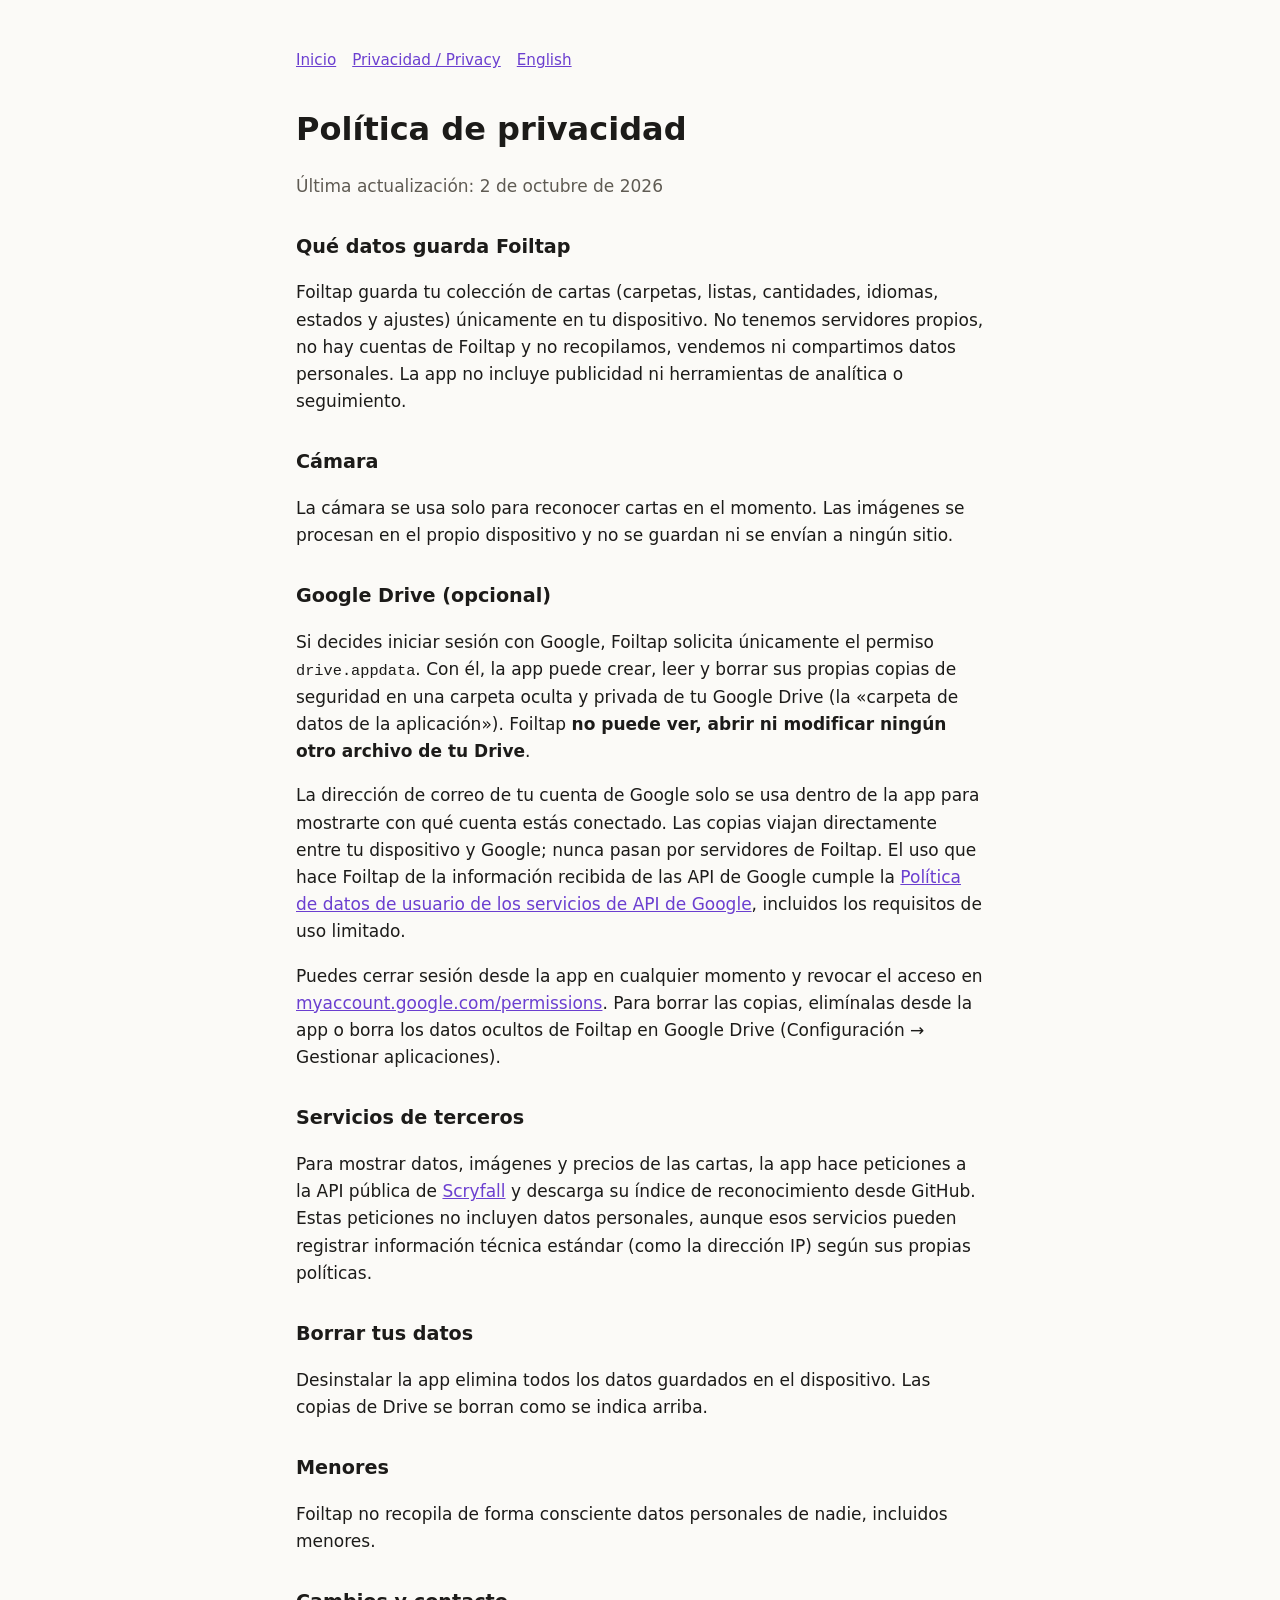
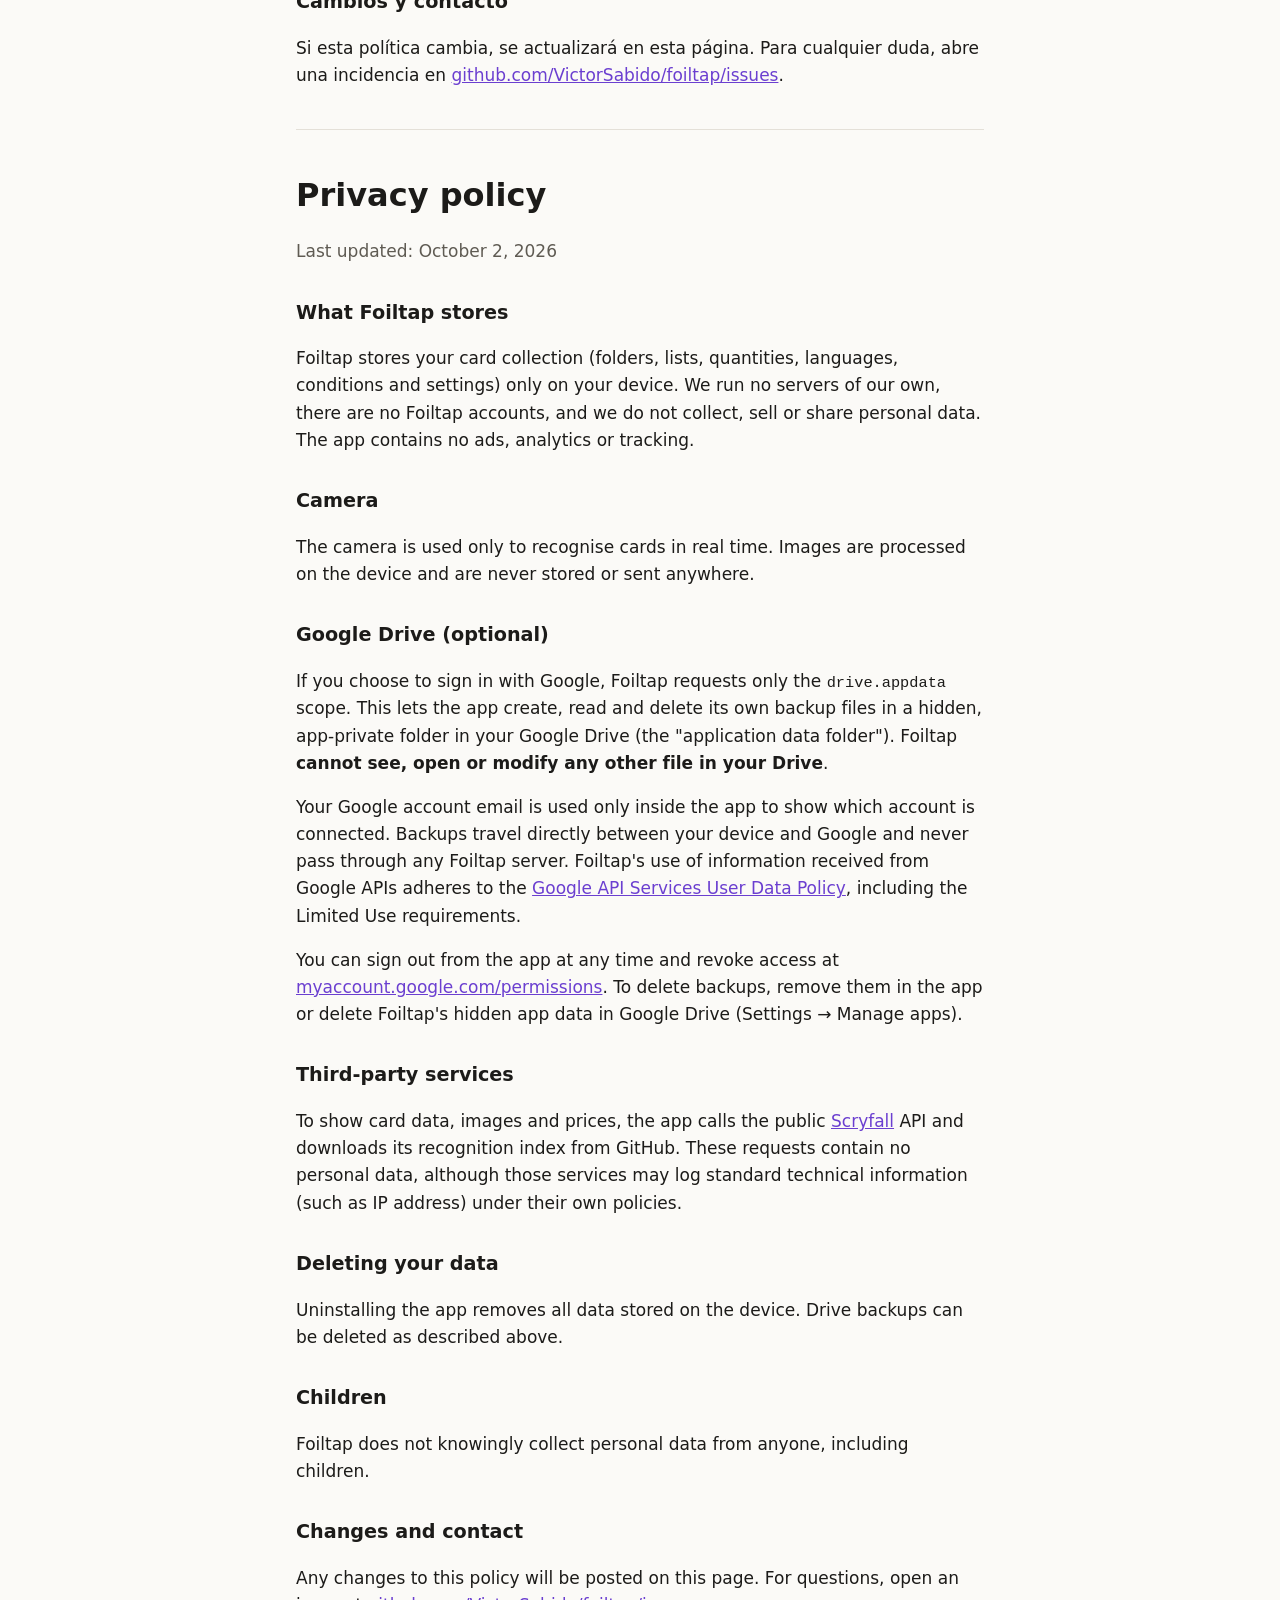
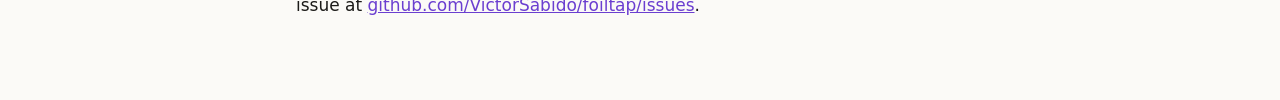
==== privacy.html @ 32d27b06 "Foiltap home and privacy policy pages Co-Authored-By: Claude Opus 5.5 <noreply@anthropic.com>" ====
<!doctype html>
<html lang="es">
<head>
<meta charset="utf-8"><meta name="viewport" content="width=device-width,initial-scale=1">
<title>Foiltap Privacy</title>
<meta name="description" content="Política de privacidad de Foiltap / Foiltap privacy policy.">
<link rel="stylesheet" href="style.css">
</head>
<body><main>
<nav><a href="./">Inicio</a><a href="privacy.html">Privacidad / Privacy</a><a href="#en">English</a></nav>
<h1>Política de privacidad</h1>
<p class="muted">Última actualización: 2 de octubre de 2026</p>

<h2>Qué datos guarda Foiltap</h2>
<p>Foiltap guarda tu colección de cartas (carpetas, listas, cantidades, idiomas, estados y ajustes) únicamente en tu dispositivo. No tenemos servidores propios, no hay cuentas de Foiltap y no recopilamos, vendemos ni compartimos datos personales. La app no incluye publicidad ni herramientas de analítica o seguimiento.</p>

<h2>Cámara</h2>
<p>La cámara se usa solo para reconocer cartas en el momento. Las imágenes se procesan en el propio dispositivo y no se guardan ni se envían a ningún sitio.</p>

<h2>Google Drive (opcional)</h2>
<p>Si decides iniciar sesión con Google, Foiltap solicita únicamente el permiso <code>drive.appdata</code>. Con él, la app puede crear, leer y borrar sus propias copias de seguridad en una carpeta oculta y privada de tu Google Drive (la «carpeta de datos de la aplicación»). Foiltap <strong>no puede ver, abrir ni modificar ningún otro archivo de tu Drive</strong>.</p>
<p>La dirección de correo de tu cuenta de Google solo se usa dentro de la app para mostrarte con qué cuenta estás conectado. Las copias viajan directamente entre tu dispositivo y Google; nunca pasan por servidores de Foiltap. El uso que hace Foiltap de la información recibida de las API de Google cumple la <a href="https://developers.google.com/terms/api-services-user-data-policy">Política de datos de usuario de los servicios de API de Google</a>, incluidos los requisitos de uso limitado.</p>
<p>Puedes cerrar sesión desde la app en cualquier momento y revocar el acceso en <a href="https://myaccount.google.com/permissions">myaccount.google.com/permissions</a>. Para borrar las copias, elimínalas desde la app o borra los datos ocultos de Foiltap en Google Drive (Configuración → Gestionar aplicaciones).</p>

<h2>Servicios de terceros</h2>
<p>Para mostrar datos, imágenes y precios de las cartas, la app hace peticiones a la API pública de <a href="https://scryfall.com">Scryfall</a> y descarga su índice de reconocimiento desde GitHub. Estas peticiones no incluyen datos personales, aunque esos servicios pueden registrar información técnica estándar (como la dirección IP) según sus propias políticas.</p>

<h2>Borrar tus datos</h2>
<p>Desinstalar la app elimina todos los datos guardados en el dispositivo. Las copias de Drive se borran como se indica arriba.</p>

<h2>Menores</h2>
<p>Foiltap no recopila de forma consciente datos personales de nadie, incluidos menores.</p>

<h2>Cambios y contacto</h2>
<p>Si esta política cambia, se actualizará en esta página. Para cualquier duda, abre una incidencia en <a href="https://github.com/VictorSabido/foiltap/issues">github.com/VictorSabido/foiltap/issues</a>.</p>

<hr>

<h1 id="en">Privacy policy</h1>
<p class="muted">Last updated: October 2, 2026</p>

<h2>What Foiltap stores</h2>
<p>Foiltap stores your card collection (folders, lists, quantities, languages, conditions and settings) only on your device. We run no servers of our own, there are no Foiltap accounts, and we do not collect, sell or share personal data. The app contains no ads, analytics or tracking.</p>

<h2>Camera</h2>
<p>The camera is used only to recognise cards in real time. Images are processed on the device and are never stored or sent anywhere.</p>

<h2>Google Drive (optional)</h2>
<p>If you choose to sign in with Google, Foiltap requests only the <code>drive.appdata</code> scope. This lets the app create, read and delete its own backup files in a hidden, app-private folder in your Google Drive (the "application data folder"). Foiltap <strong>cannot see, open or modify any other file in your Drive</strong>.</p>
<p>Your Google account email is used only inside the app to show which account is connected. Backups travel directly between your device and Google and never pass through any Foiltap server. Foiltap's use of information received from Google APIs adheres to the <a href="https://developers.google.com/terms/api-services-user-data-policy">Google API Services User Data Policy</a>, including the Limited Use requirements.</p>
<p>You can sign out from the app at any time and revoke access at <a href="https://myaccount.google.com/permissions">myaccount.google.com/permissions</a>. To delete backups, remove them in the app or delete Foiltap's hidden app data in Google Drive (Settings → Manage apps).</p>

<h2>Third-party services</h2>
<p>To show card data, images and prices, the app calls the public <a href="https://scryfall.com">Scryfall</a> API and downloads its recognition index from GitHub. These requests contain no personal data, although those services may log standard technical information (such as IP address) under their own policies.</p>

<h2>Deleting your data</h2>
<p>Uninstalling the app removes all data stored on the device. Drive backups can be deleted as described above.</p>

<h2>Children</h2>
<p>Foiltap does not knowingly collect personal data from anyone, including children.</p>

<h2>Changes and contact</h2>
<p>Any changes to this policy will be posted on this page. For questions, open an issue at <a href="https://github.com/VictorSabido/foiltap/issues">github.com/VictorSabido/foiltap/issues</a>.</p>
</main></body>
</html>
---- style.css ----
:root{--bg:#fbfaf7;--fg:#1c1b19;--muted:#5f5b53;--accent:#6b3fd0;--line:#e4e0d8}
@media (prefers-color-scheme:dark){:root{--bg:#141312;--fg:#ecebe7;--muted:#a6a199;--accent:#b49af0;--line:#2c2a27}}
*{box-sizing:border-box}
body{margin:0;background:var(--bg);color:var(--fg);font:17px/1.6 system-ui,-apple-system,"Segoe UI",Roboto,sans-serif}
main{max-width:720px;margin:0 auto;padding:48px 16px 64px}
h1{font-size:2rem;margin:0 0 .25rem}
h2{font-size:1.2rem;margin:2rem 0 .5rem}
.muted{color:var(--muted)}
a{color:var(--accent)}
nav{display:flex;gap:16px;margin-bottom:32px;font-size:.95rem}
hr{border:0;border-top:1px solid var(--line);margin:40px 0}
code{font-size:.9em}
footer{margin-top:48px;font-size:.85rem;color:var(--muted)}
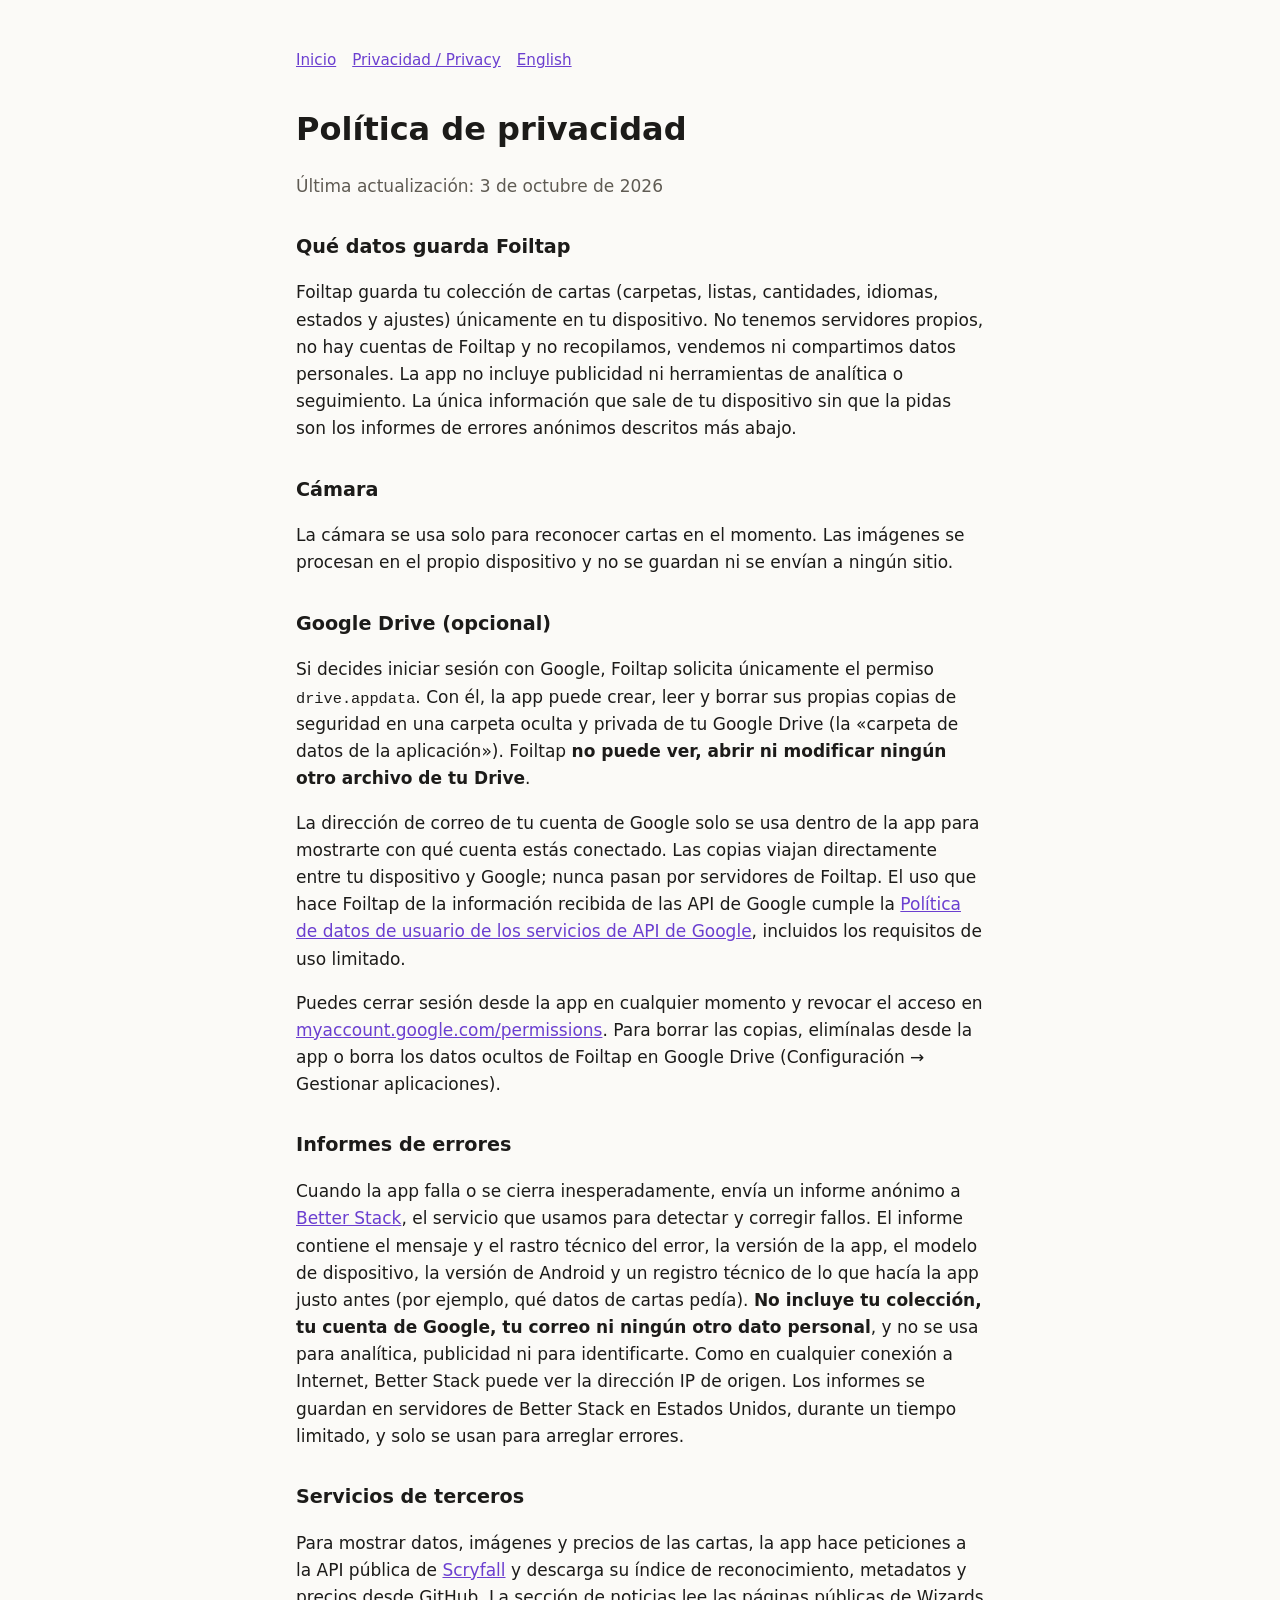
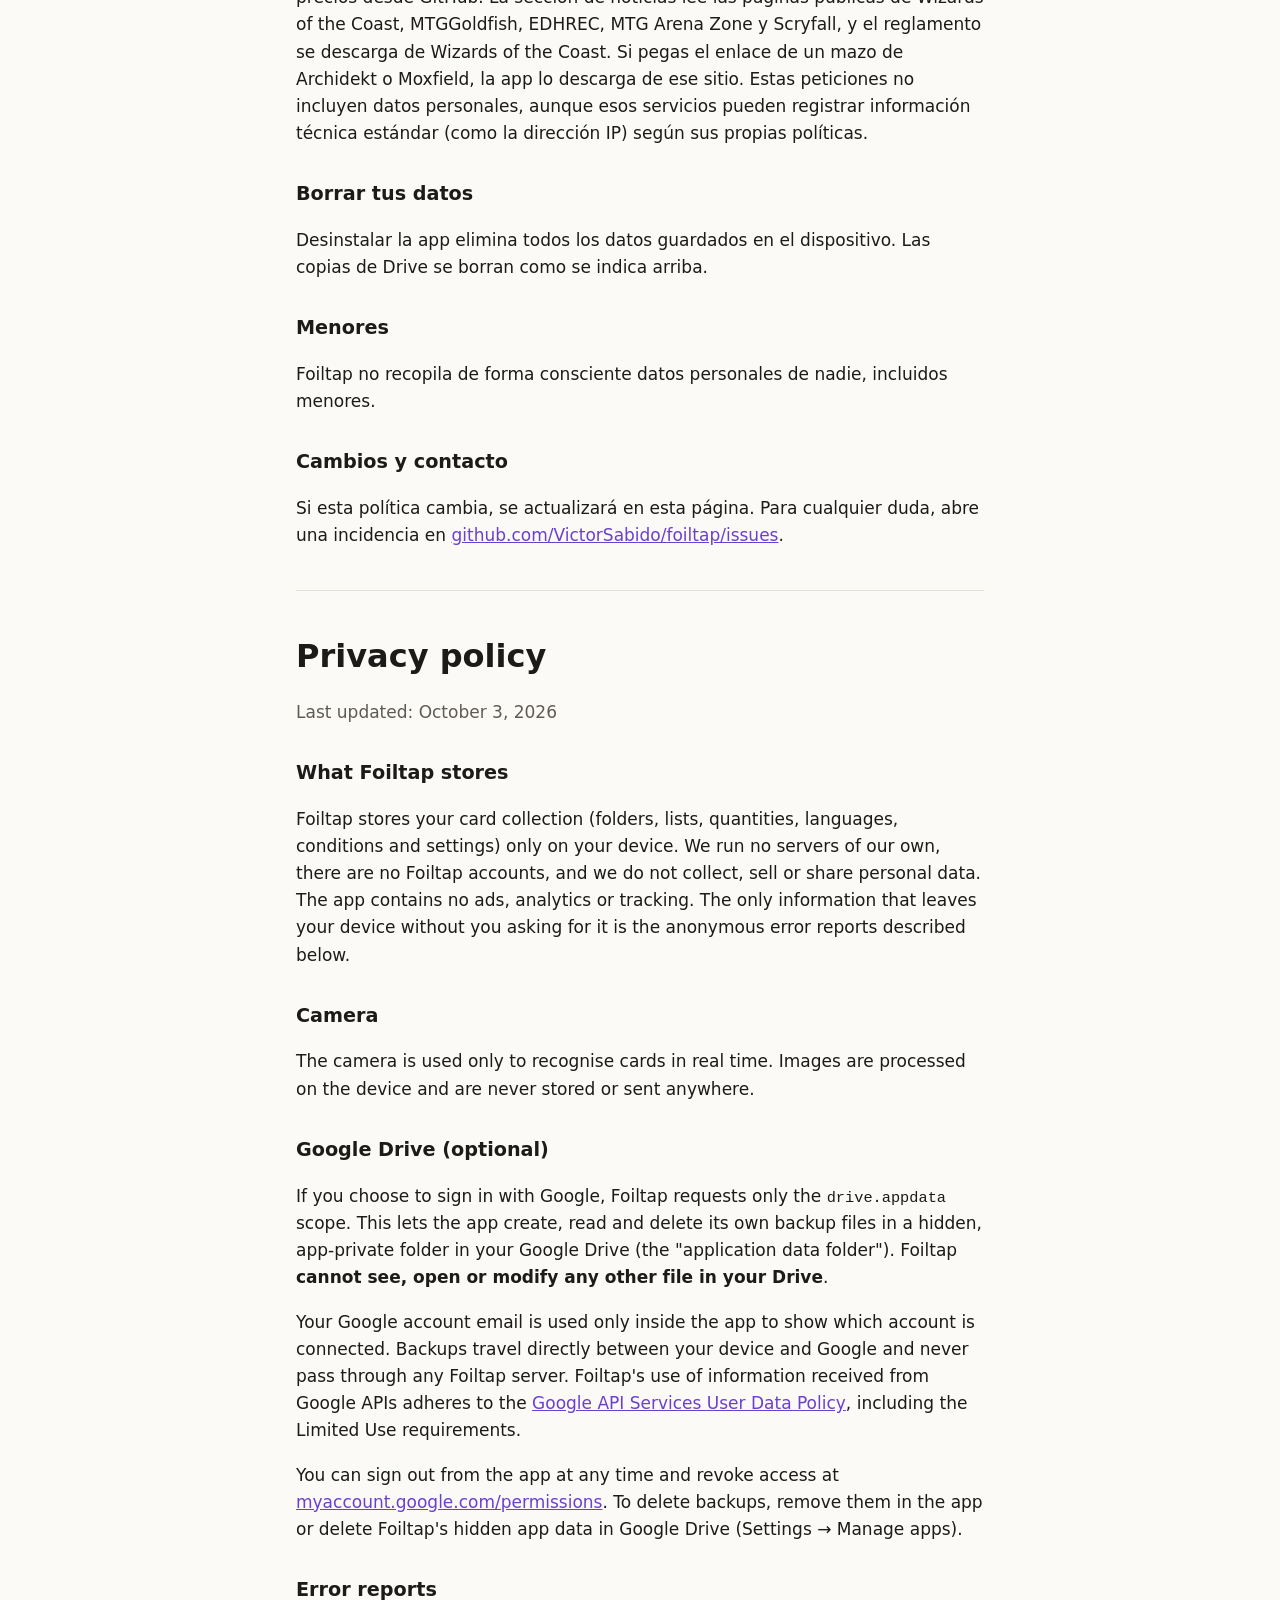
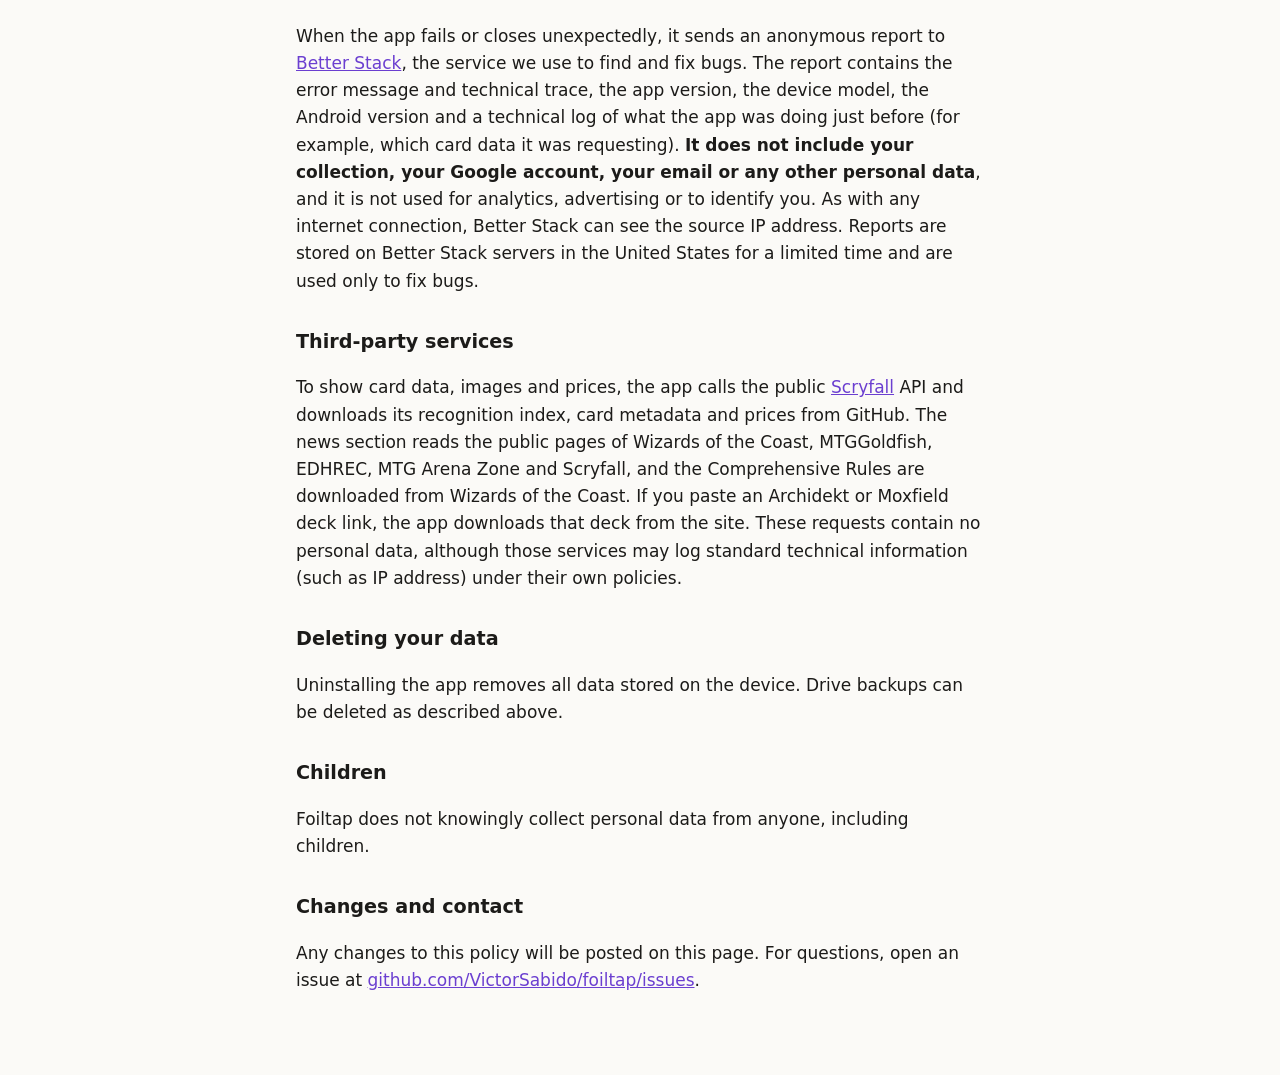
==== commit 424b1b62: "docs(privacy): describe anonymous error reports and every data source The app now sends anonymous cr" ====
--- a/privacy.html
+++ b/privacy.html
@@ -9,10 +9,10 @@
 <body><main>
 <nav><a href="./">Inicio</a><a href="privacy.html">Privacidad / Privacy</a><a href="#en">English</a></nav>
 <h1>Política de privacidad</h1>
-<p class="muted">Última actualización: 2 de octubre de 2026</p>
+<p class="muted">Última actualización: 3 de octubre de 2026</p>
 
 <h2>Qué datos guarda Foiltap</h2>
-<p>Foiltap guarda tu colección de cartas (carpetas, listas, cantidades, idiomas, estados y ajustes) únicamente en tu dispositivo. No tenemos servidores propios, no hay cuentas de Foiltap y no recopilamos, vendemos ni compartimos datos personales. La app no incluye publicidad ni herramientas de analítica o seguimiento.</p>
+<p>Foiltap guarda tu colección de cartas (carpetas, listas, cantidades, idiomas, estados y ajustes) únicamente en tu dispositivo. No tenemos servidores propios, no hay cuentas de Foiltap y no recopilamos, vendemos ni compartimos datos personales. La app no incluye publicidad ni herramientas de analítica o seguimiento. La única información que sale de tu dispositivo sin que la pidas son los informes de errores anónimos descritos más abajo.</p>
 
 <h2>Cámara</h2>
 <p>La cámara se usa solo para reconocer cartas en el momento. Las imágenes se procesan en el propio dispositivo y no se guardan ni se envían a ningún sitio.</p>
@@ -22,8 +22,11 @@
 <p>La dirección de correo de tu cuenta de Google solo se usa dentro de la app para mostrarte con qué cuenta estás conectado. Las copias viajan directamente entre tu dispositivo y Google; nunca pasan por servidores de Foiltap. El uso que hace Foiltap de la información recibida de las API de Google cumple la <a href="https://developers.google.com/terms/api-services-user-data-policy">Política de datos de usuario de los servicios de API de Google</a>, incluidos los requisitos de uso limitado.</p>
 <p>Puedes cerrar sesión desde la app en cualquier momento y revocar el acceso en <a href="https://myaccount.google.com/permissions">myaccount.google.com/permissions</a>. Para borrar las copias, elimínalas desde la app o borra los datos ocultos de Foiltap en Google Drive (Configuración → Gestionar aplicaciones).</p>
 
+<h2>Informes de errores</h2>
+<p>Cuando la app falla o se cierra inesperadamente, envía un informe anónimo a <a href="https://betterstack.com">Better Stack</a>, el servicio que usamos para detectar y corregir fallos. El informe contiene el mensaje y el rastro técnico del error, la versión de la app, el modelo de dispositivo, la versión de Android y un registro técnico de lo que hacía la app justo antes (por ejemplo, qué datos de cartas pedía). <strong>No incluye tu colección, tu cuenta de Google, tu correo ni ningún otro dato personal</strong>, y no se usa para analítica, publicidad ni para identificarte. Como en cualquier conexión a Internet, Better Stack puede ver la dirección IP de origen. Los informes se guardan en servidores de Better Stack en Estados Unidos, durante un tiempo limitado, y solo se usan para arreglar errores.</p>
+
 <h2>Servicios de terceros</h2>
-<p>Para mostrar datos, imágenes y precios de las cartas, la app hace peticiones a la API pública de <a href="https://scryfall.com">Scryfall</a> y descarga su índice de reconocimiento desde GitHub. Estas peticiones no incluyen datos personales, aunque esos servicios pueden registrar información técnica estándar (como la dirección IP) según sus propias políticas.</p>
+<p>Para mostrar datos, imágenes y precios de las cartas, la app hace peticiones a la API pública de <a href="https://scryfall.com">Scryfall</a> y descarga su índice de reconocimiento, metadatos y precios desde GitHub. La sección de noticias lee las páginas públicas de Wizards of the Coast, MTGGoldfish, EDHREC, MTG Arena Zone y Scryfall, y el reglamento se descarga de Wizards of the Coast. Si pegas el enlace de un mazo de Archidekt o Moxfield, la app lo descarga de ese sitio. Estas peticiones no incluyen datos personales, aunque esos servicios pueden registrar información técnica estándar (como la dirección IP) según sus propias políticas.</p>
 
 <h2>Borrar tus datos</h2>
 <p>Desinstalar la app elimina todos los datos guardados en el dispositivo. Las copias de Drive se borran como se indica arriba.</p>
@@ -37,10 +40,10 @@
 <hr>
 
 <h1 id="en">Privacy policy</h1>
-<p class="muted">Last updated: October 2, 2026</p>
+<p class="muted">Last updated: October 3, 2026</p>
 
 <h2>What Foiltap stores</h2>
-<p>Foiltap stores your card collection (folders, lists, quantities, languages, conditions and settings) only on your device. We run no servers of our own, there are no Foiltap accounts, and we do not collect, sell or share personal data. The app contains no ads, analytics or tracking.</p>
+<p>Foiltap stores your card collection (folders, lists, quantities, languages, conditions and settings) only on your device. We run no servers of our own, there are no Foiltap accounts, and we do not collect, sell or share personal data. The app contains no ads, analytics or tracking. The only information that leaves your device without you asking for it is the anonymous error reports described below.</p>
 
 <h2>Camera</h2>
 <p>The camera is used only to recognise cards in real time. Images are processed on the device and are never stored or sent anywhere.</p>
@@ -50,8 +53,11 @@
 <p>Your Google account email is used only inside the app to show which account is connected. Backups travel directly between your device and Google and never pass through any Foiltap server. Foiltap's use of information received from Google APIs adheres to the <a href="https://developers.google.com/terms/api-services-user-data-policy">Google API Services User Data Policy</a>, including the Limited Use requirements.</p>
 <p>You can sign out from the app at any time and revoke access at <a href="https://myaccount.google.com/permissions">myaccount.google.com/permissions</a>. To delete backups, remove them in the app or delete Foiltap's hidden app data in Google Drive (Settings → Manage apps).</p>
 
+<h2>Error reports</h2>
+<p>When the app fails or closes unexpectedly, it sends an anonymous report to <a href="https://betterstack.com">Better Stack</a>, the service we use to find and fix bugs. The report contains the error message and technical trace, the app version, the device model, the Android version and a technical log of what the app was doing just before (for example, which card data it was requesting). <strong>It does not include your collection, your Google account, your email or any other personal data</strong>, and it is not used for analytics, advertising or to identify you. As with any internet connection, Better Stack can see the source IP address. Reports are stored on Better Stack servers in the United States for a limited time and are used only to fix bugs.</p>
+
 <h2>Third-party services</h2>
-<p>To show card data, images and prices, the app calls the public <a href="https://scryfall.com">Scryfall</a> API and downloads its recognition index from GitHub. These requests contain no personal data, although those services may log standard technical information (such as IP address) under their own policies.</p>
+<p>To show card data, images and prices, the app calls the public <a href="https://scryfall.com">Scryfall</a> API and downloads its recognition index, card metadata and prices from GitHub. The news section reads the public pages of Wizards of the Coast, MTGGoldfish, EDHREC, MTG Arena Zone and Scryfall, and the Comprehensive Rules are downloaded from Wizards of the Coast. If you paste an Archidekt or Moxfield deck link, the app downloads that deck from the site. These requests contain no personal data, although those services may log standard technical information (such as IP address) under their own policies.</p>
 
 <h2>Deleting your data</h2>
 <p>Uninstalling the app removes all data stored on the device. Drive backups can be deleted as described above.</p>
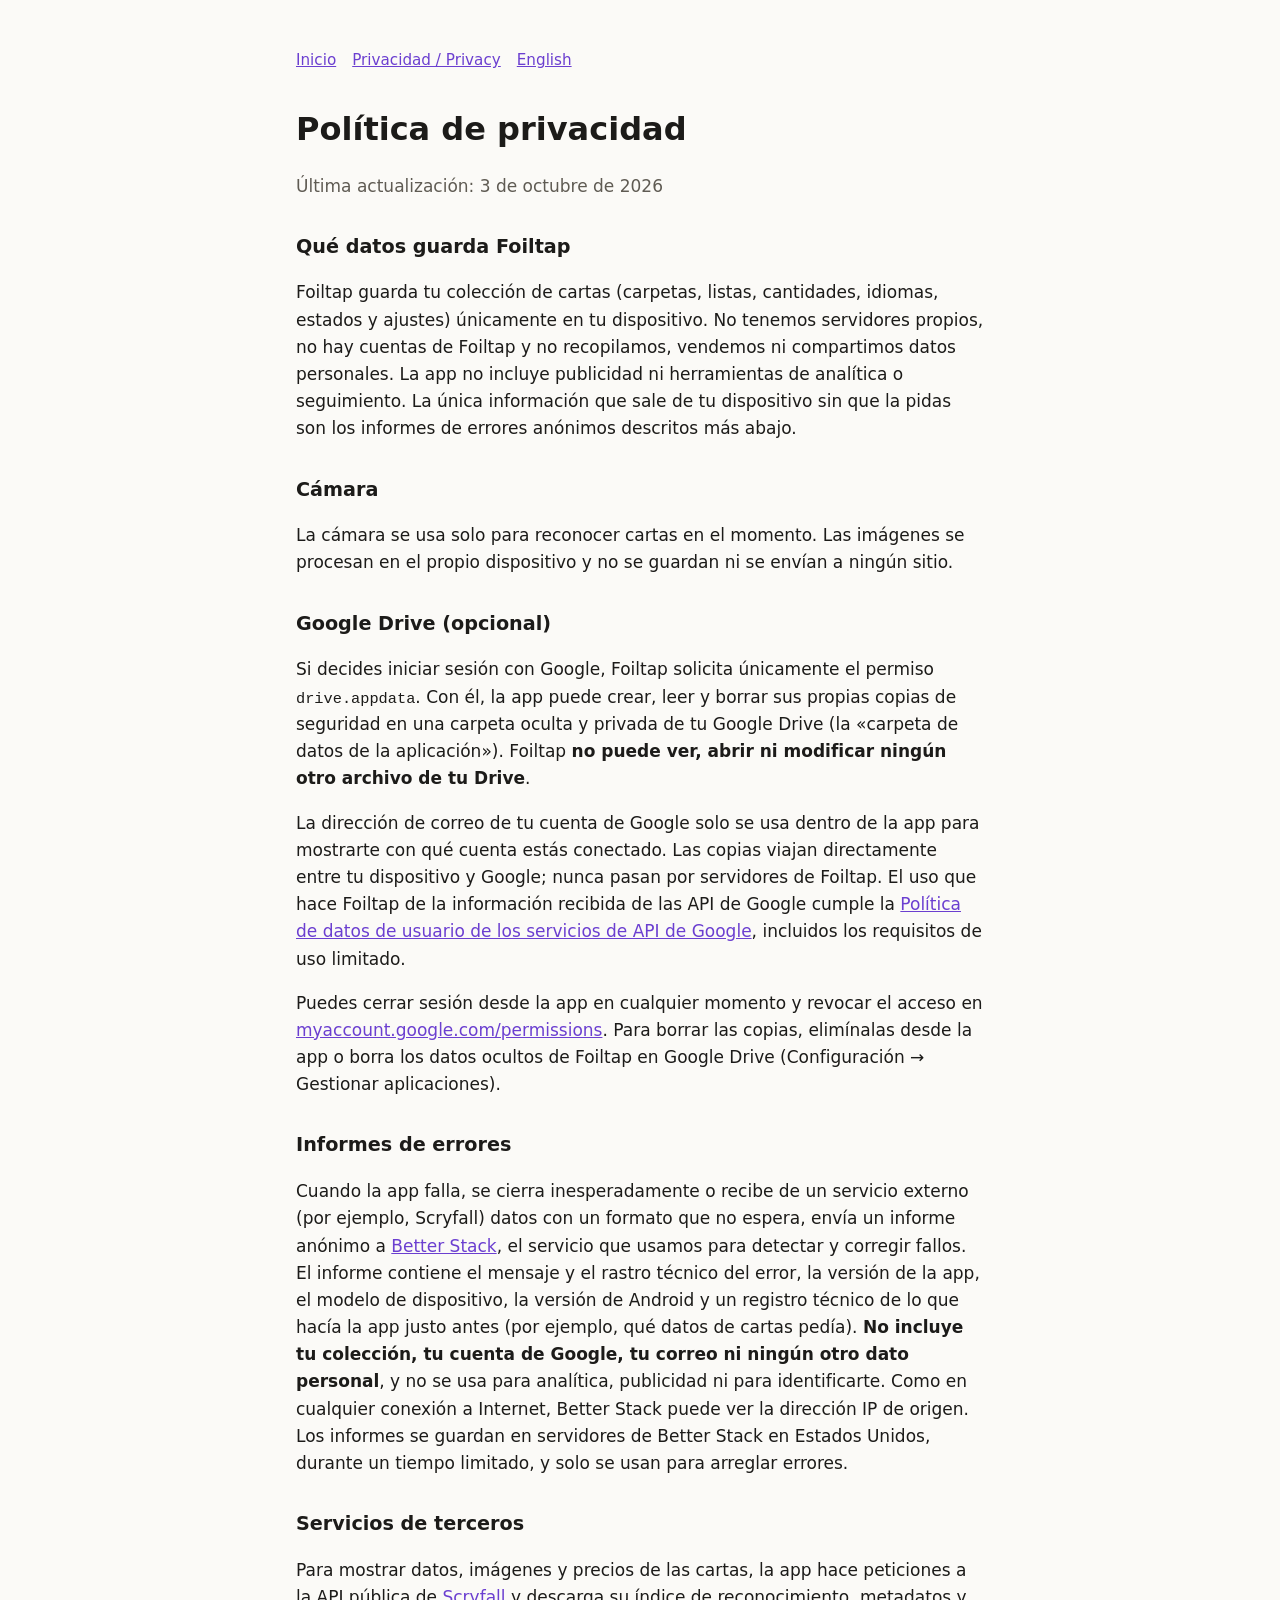
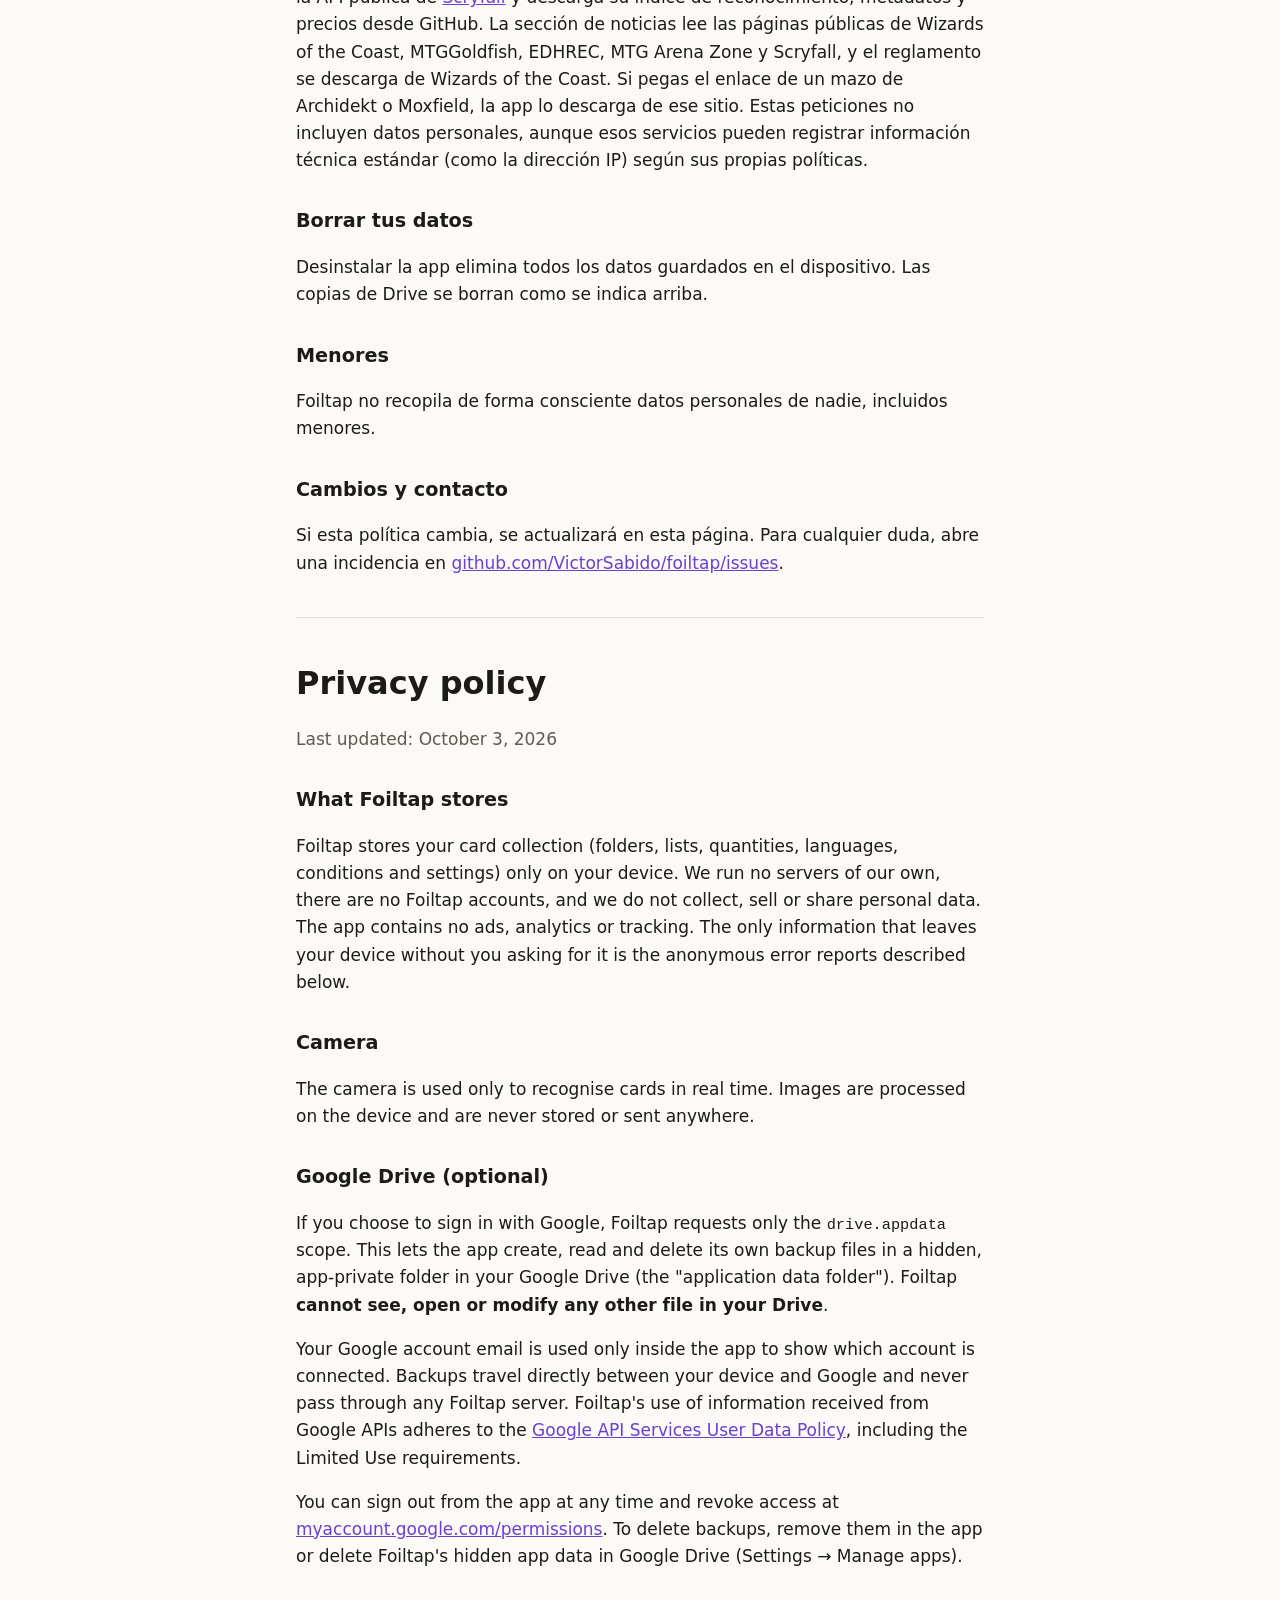
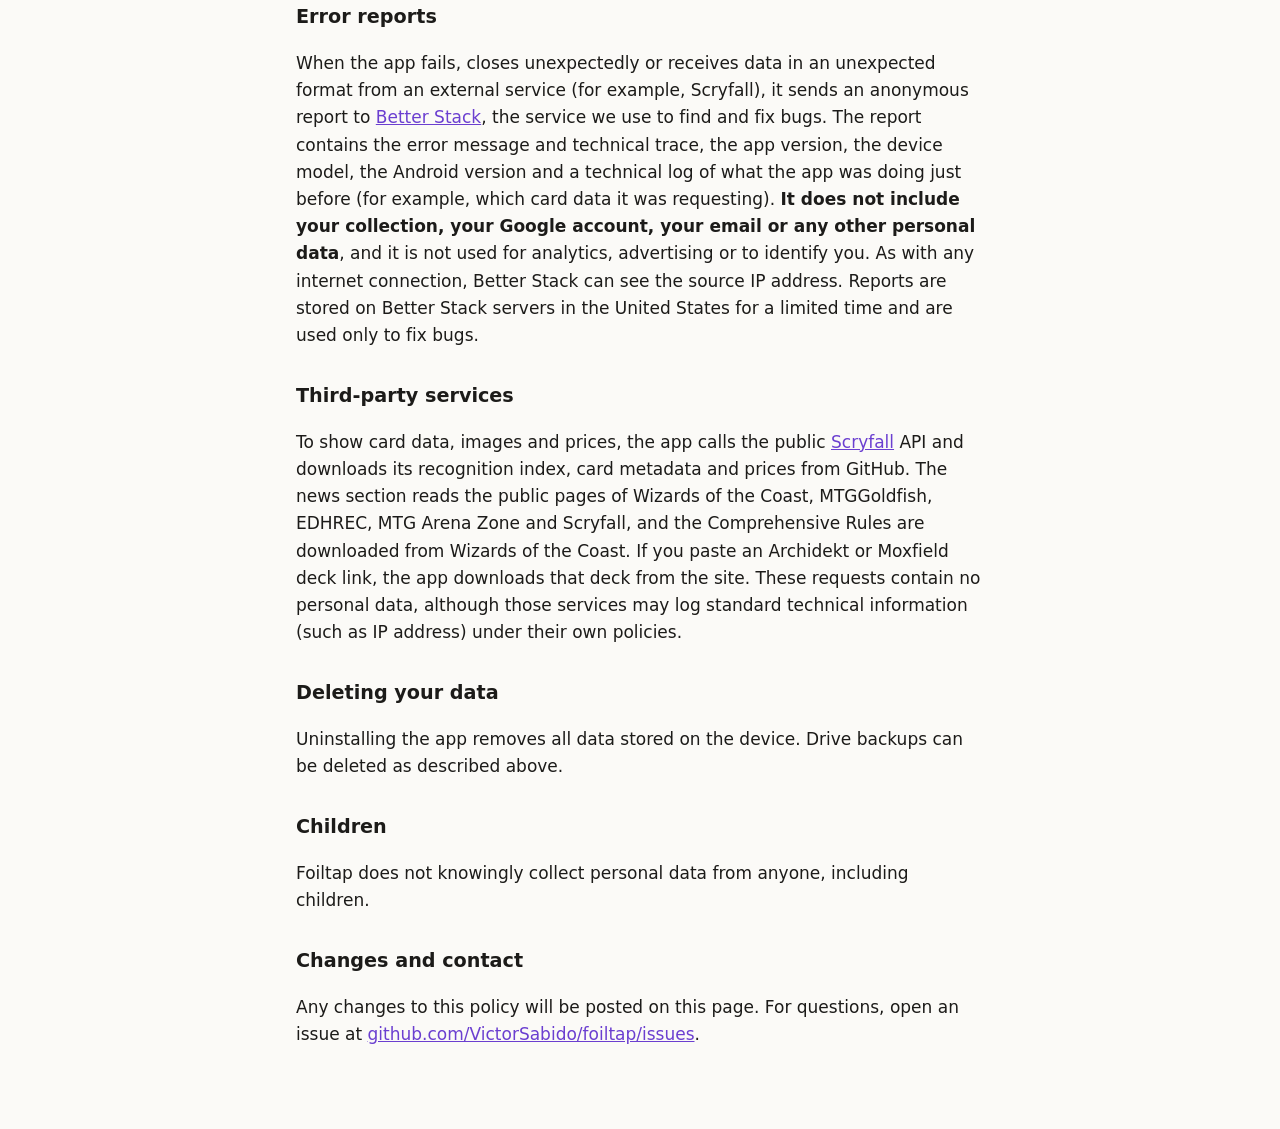
==== commit 6000f9e1: "docs(privacy): error reports also cover unexpected data from external services Co-Authored-By: Claud" ====
--- a/privacy.html
+++ b/privacy.html
@@ -23,7 +23,7 @@
 <p>Puedes cerrar sesión desde la app en cualquier momento y revocar el acceso en <a href="https://myaccount.google.com/permissions">myaccount.google.com/permissions</a>. Para borrar las copias, elimínalas desde la app o borra los datos ocultos de Foiltap en Google Drive (Configuración → Gestionar aplicaciones).</p>
 
 <h2>Informes de errores</h2>
-<p>Cuando la app falla o se cierra inesperadamente, envía un informe anónimo a <a href="https://betterstack.com">Better Stack</a>, el servicio que usamos para detectar y corregir fallos. El informe contiene el mensaje y el rastro técnico del error, la versión de la app, el modelo de dispositivo, la versión de Android y un registro técnico de lo que hacía la app justo antes (por ejemplo, qué datos de cartas pedía). <strong>No incluye tu colección, tu cuenta de Google, tu correo ni ningún otro dato personal</strong>, y no se usa para analítica, publicidad ni para identificarte. Como en cualquier conexión a Internet, Better Stack puede ver la dirección IP de origen. Los informes se guardan en servidores de Better Stack en Estados Unidos, durante un tiempo limitado, y solo se usan para arreglar errores.</p>
+<p>Cuando la app falla, se cierra inesperadamente o recibe de un servicio externo (por ejemplo, Scryfall) datos con un formato que no espera, envía un informe anónimo a <a href="https://betterstack.com">Better Stack</a>, el servicio que usamos para detectar y corregir fallos. El informe contiene el mensaje y el rastro técnico del error, la versión de la app, el modelo de dispositivo, la versión de Android y un registro técnico de lo que hacía la app justo antes (por ejemplo, qué datos de cartas pedía). <strong>No incluye tu colección, tu cuenta de Google, tu correo ni ningún otro dato personal</strong>, y no se usa para analítica, publicidad ni para identificarte. Como en cualquier conexión a Internet, Better Stack puede ver la dirección IP de origen. Los informes se guardan en servidores de Better Stack en Estados Unidos, durante un tiempo limitado, y solo se usan para arreglar errores.</p>
 
 <h2>Servicios de terceros</h2>
 <p>Para mostrar datos, imágenes y precios de las cartas, la app hace peticiones a la API pública de <a href="https://scryfall.com">Scryfall</a> y descarga su índice de reconocimiento, metadatos y precios desde GitHub. La sección de noticias lee las páginas públicas de Wizards of the Coast, MTGGoldfish, EDHREC, MTG Arena Zone y Scryfall, y el reglamento se descarga de Wizards of the Coast. Si pegas el enlace de un mazo de Archidekt o Moxfield, la app lo descarga de ese sitio. Estas peticiones no incluyen datos personales, aunque esos servicios pueden registrar información técnica estándar (como la dirección IP) según sus propias políticas.</p>
@@ -54,7 +54,7 @@
 <p>You can sign out from the app at any time and revoke access at <a href="https://myaccount.google.com/permissions">myaccount.google.com/permissions</a>. To delete backups, remove them in the app or delete Foiltap's hidden app data in Google Drive (Settings → Manage apps).</p>
 
 <h2>Error reports</h2>
-<p>When the app fails or closes unexpectedly, it sends an anonymous report to <a href="https://betterstack.com">Better Stack</a>, the service we use to find and fix bugs. The report contains the error message and technical trace, the app version, the device model, the Android version and a technical log of what the app was doing just before (for example, which card data it was requesting). <strong>It does not include your collection, your Google account, your email or any other personal data</strong>, and it is not used for analytics, advertising or to identify you. As with any internet connection, Better Stack can see the source IP address. Reports are stored on Better Stack servers in the United States for a limited time and are used only to fix bugs.</p>
+<p>When the app fails, closes unexpectedly or receives data in an unexpected format from an external service (for example, Scryfall), it sends an anonymous report to <a href="https://betterstack.com">Better Stack</a>, the service we use to find and fix bugs. The report contains the error message and technical trace, the app version, the device model, the Android version and a technical log of what the app was doing just before (for example, which card data it was requesting). <strong>It does not include your collection, your Google account, your email or any other personal data</strong>, and it is not used for analytics, advertising or to identify you. As with any internet connection, Better Stack can see the source IP address. Reports are stored on Better Stack servers in the United States for a limited time and are used only to fix bugs.</p>
 
 <h2>Third-party services</h2>
 <p>To show card data, images and prices, the app calls the public <a href="https://scryfall.com">Scryfall</a> API and downloads its recognition index, card metadata and prices from GitHub. The news section reads the public pages of Wizards of the Coast, MTGGoldfish, EDHREC, MTG Arena Zone and Scryfall, and the Comprehensive Rules are downloaded from Wizards of the Coast. If you paste an Archidekt or Moxfield deck link, the app downloads that deck from the site. These requests contain no personal data, although those services may log standard technical information (such as IP address) under their own policies.</p>
